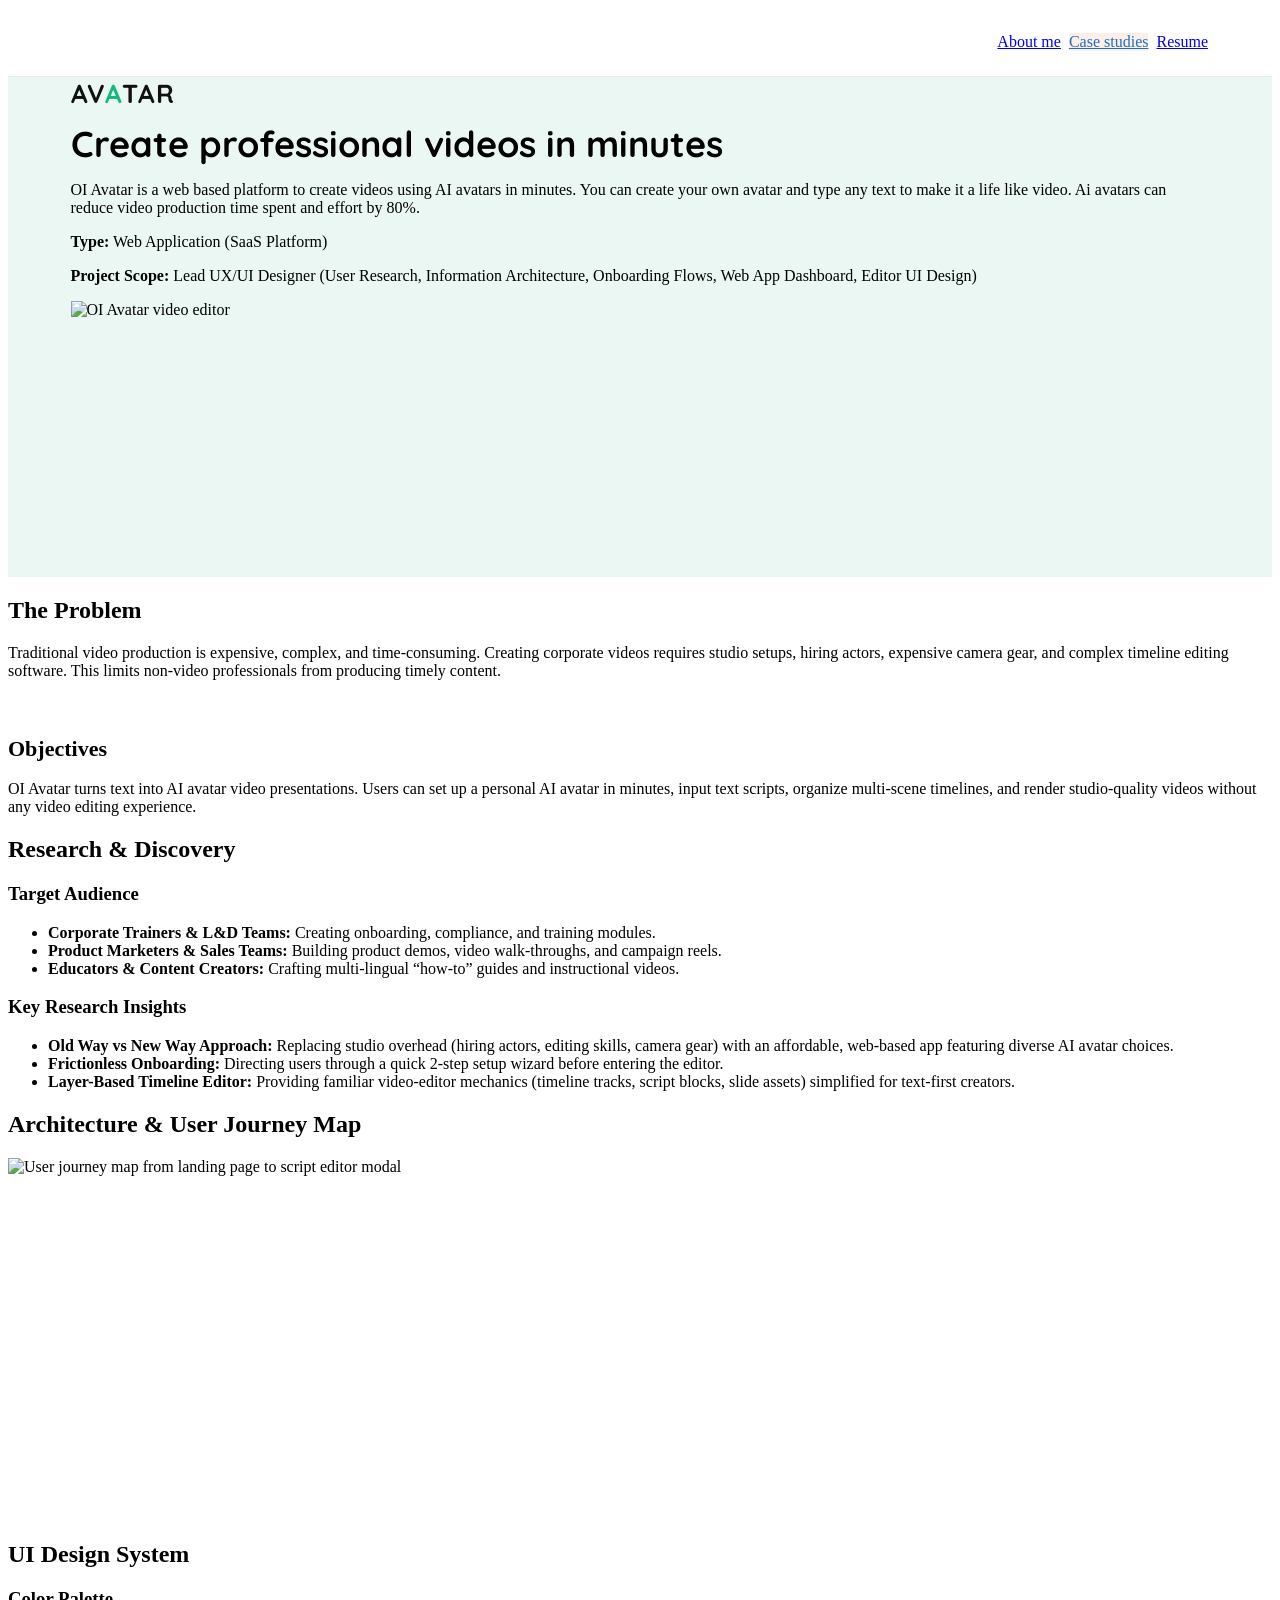
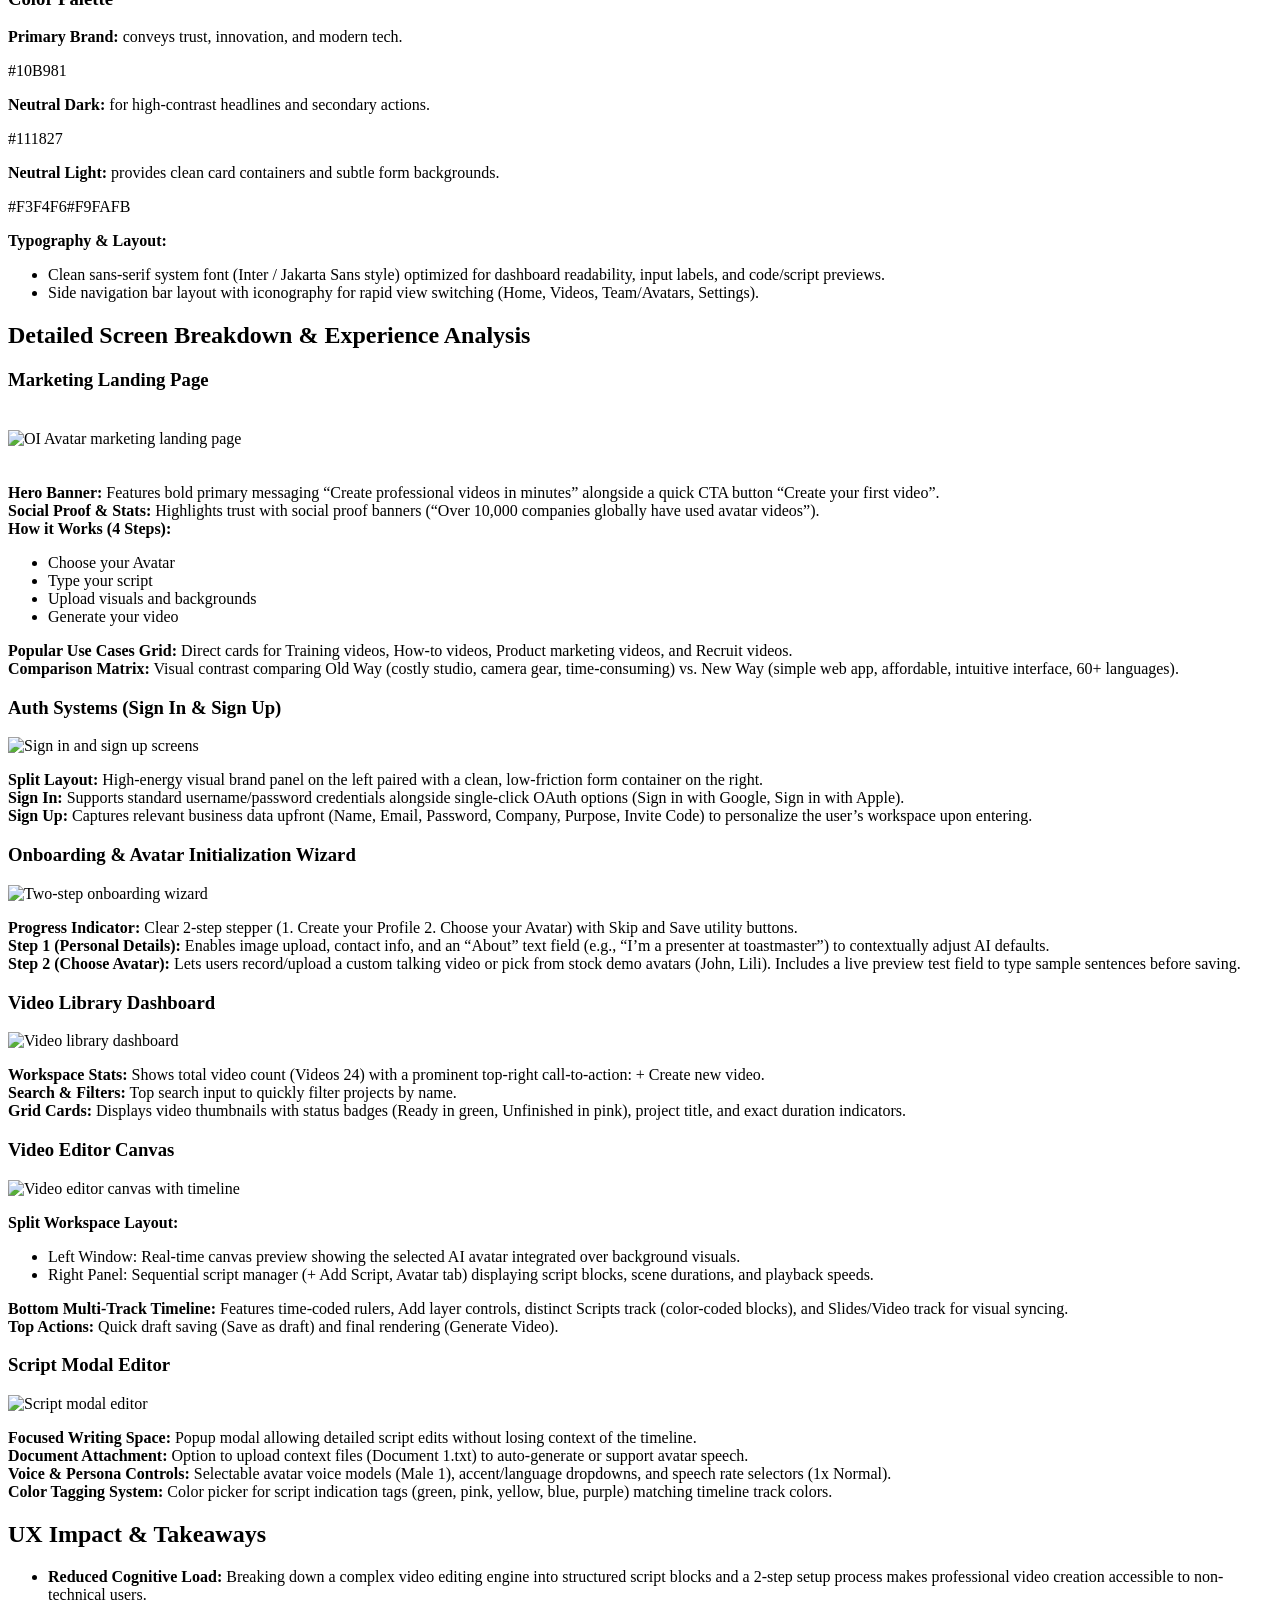
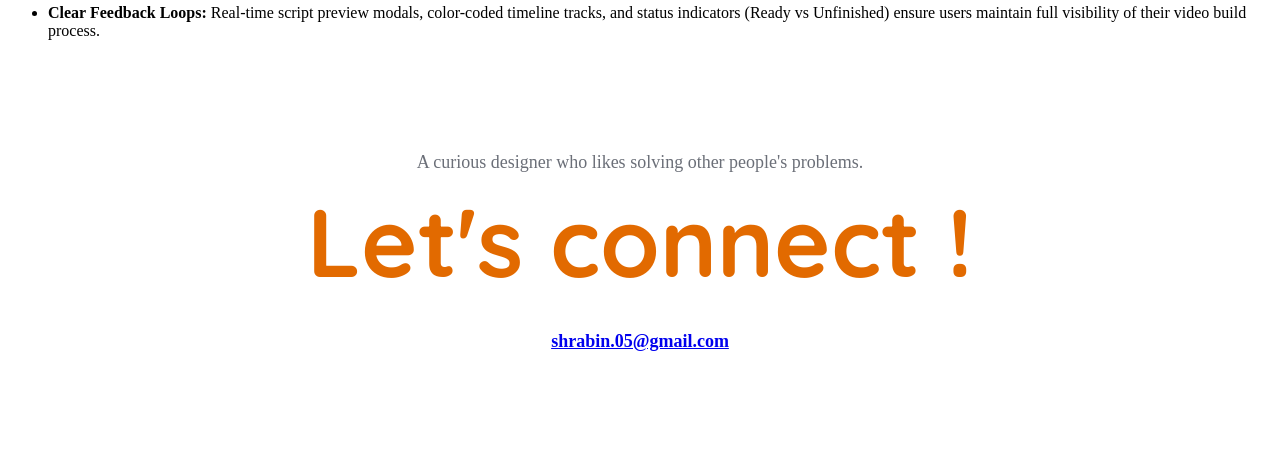
==== oi-avatar.html @ aa2bca48 "Site updates" ====
<!doctype html>
<html lang="en">
<head>
<meta charset="utf-8">
<meta name="viewport" content="width=device-width, initial-scale=1, viewport-fit=cover">
<title>OI Avatar – Case Study</title>
<meta name="description" content="Shrabin – UI/UX designer portfolio: case studies and graphic work.">
<link rel="preconnect" href="https://fonts.googleapis.com">
<link href="https://fonts.googleapis.com/css2?family=Quicksand:wght@500;600;700&amp;family=Manrope:wght@400;500;600;700&amp;display=swap" rel="stylesheet">
<link rel="stylesheet" href="css/case-study.css">
</head>
<body>
<div style="width:100%;background:#fff">
  <header style="position:sticky;top:0;z-index:5;background:#fff;border-bottom:1px solid #ececec;display:flex;align-items:center;justify-content:space-between;padding:12px 5vw;flex-wrap:wrap;gap:8px">
    <a href="index.html" aria-label="Back to portfolio home" style="display:flex;align-items:center;min-height:44px"><img src="images/logo.png" alt="" style="height:44px;width:auto;display:block"></a>
    <nav class="nav" aria-label="Main" style="display:flex;gap:8px">
      <a href="index.html">About me</a>
      <a href="index.html" style="background:#FCEEE8;color:#1F6FBF">Case studies</a>
      <a href="resume.html">Resume</a>
    </nav>
  </header>
<section style="background: #EAF7F3; height: 500px"><div class="hero" style="max-width: 1200px; margin: 0 auto; height: 432px; padding-top: 0px; padding-left: 0vw; padding-bottom: 0px; width: 1139px"><div><div style="font-family:'Quicksand',sans-serif;font-weight:700;font-size:26px;letter-spacing:.04em;margin-bottom:12px"><span style="color:#111">AV</span><span style="color:#10B981">A</span><span style="color:#111">TAR</span></div><h1 style="font-family:'Quicksand',sans-serif;font-weight:700;font-size:36px;line-height:1.2;margin:0 0 16px">Create professional videos in minutes</h1><p><span></span><span></span><span style="white-space: pre-wrap">OI Avatar is a web based platform to create videos using AI avatars in minutes. You can create your own avatar and type any text to make it a life like video. Ai avatars can reduce video production time spent and effort by 80%.</span></p><p class="meta"><b>Type:</b> Web Application (SaaS Platform)</p><p class="meta"><b>Project Scope:</b> Lead UX/UI Designer (User Research, Information Architecture, Onboarding Flows, Web App Dashboard, Editor UI Design)</p></div><div style="width: 562px; height: 522px"><img class="img" src="images/avatar-hero.jpg" alt="OI Avatar video editor" style="margin:0"></div></div></section><div class="w"><div class="call"><h2>The Problem</h2><p>Traditional video production is expensive, complex, and time-consuming. Creating corporate videos requires studio setups, hiring actors, expensive camera gear, and complex timeline editing software. This limits non-video professionals from producing timely content.</p></div></div><div class="w c"><h2 class="s" style="font-size:22px;margin-top:56px">Objectives</h2><p>OI Avatar turns text into AI avatar video presentations. Users can set up a personal AI avatar in minutes, input text scripts, organize multi-scene timelines, and render studio-quality videos without any video editing experience.</p></div><div class="w"><h2 class="s">Research &amp; Discovery</h2><h3 class="s" style="margin-top:0">Target Audience</h3><ul><li><b>Corporate Trainers &amp; L&amp;D Teams:</b> Creating onboarding, compliance, and training modules.</li><li><b>Product Marketers &amp; Sales Teams:</b> Building product demos, video walk-throughs, and campaign reels.</li><li><b>Educators &amp; Content Creators:</b> Crafting multi-lingual “how-to” guides and instructional videos.</li></ul><h3 class="s">Key Research Insights</h3><ul><li><b>Old Way vs New Way Approach:</b> Replacing studio overhead (hiring actors, editing skills, camera gear) with an affordable, web-based app featuring diverse AI avatar choices.</li><li><b>Frictionless Onboarding:</b> Directing users through a quick 2-step setup wizard before entering the editor.</li><li><b>Layer-Based Timeline Editor:</b> Providing familiar video-editor mechanics (timeline tracks, script blocks, slide assets) simplified for text-first creators.</li></ul></div><div class="band" style="height: 410px"><div class="w"><h2 class="s">Architecture &amp; User Journey Map</h2><img class="img" src="images/avatar-journey.jpg" alt="User journey map from landing page to script editor modal" style="margin:0"></div></div><div class="w"><h2 class="s">UI Design System</h2><h3 class="s" style="margin-top:0">Color Palette</h3><p><b>Primary Brand:</b> conveys trust, innovation, and modern tech.</p><div class="sw"><span><i style="background:#10B981"></i>#10B981</span></div><p><b>Neutral Dark:</b> for high-contrast headlines and secondary actions.</p><div class="sw"><span><i style="background:#111827"></i>#111827</span></div><p><b>Neutral Light:</b> provides clean card containers and subtle form backgrounds.</p><div class="sw"><span><i style="background:#F3F4F6"></i>#F3F4F6</span><span><i style="background:#F9FAFB"></i>#F9FAFB</span></div><p><b>Typography &amp; Layout:</b></p><ul><li>Clean sans-serif system font (Inter / Jakarta Sans style) optimized for dashboard readability, input labels, and code/script previews.</li><li>Side navigation bar layout with iconography for rapid view switching (Home, Videos, Team/Avatars, Settings).</li></ul></div><div class="w"><h2 class="s">Detailed Screen Breakdown &amp; Experience Analysis</h2><h3 class="s" style="margin-top:0">Marketing Landing Page</h3><img class="img" src="images/avatar-landing.jpg" alt="OI Avatar marketing landing page" style="max-width: 420px; margin: 20px auto; width: 353px; height: 1011px"><p><b>Hero Banner:</b> Features bold primary messaging “Create professional videos in minutes” alongside a quick CTA button “Create your first video”.<br><b>Social Proof &amp; Stats:</b> Highlights trust with social proof banners (“Over 10,000 companies globally have used avatar videos”).<br><b>How it Works (4 Steps):</b></p><ul><li>Choose your Avatar</li><li>Type your script</li><li>Upload visuals and backgrounds</li><li>Generate your video</li></ul><p><b>Popular Use Cases Grid:</b> Direct cards for Training videos, How-to videos, Product marketing videos, and Recruit videos.<br><b>Comparison Matrix:</b> Visual contrast comparing Old Way (costly studio, camera gear, time-consuming) vs. New Way (simple web app, affordable, intuitive interface, 60+ languages).</p><h3 class="s">Auth Systems (Sign In &amp; Sign Up)</h3><img class="img" src="images/avatar-auth.jpg" alt="Sign in and sign up screens"><p><b>Split Layout:</b> High-energy visual brand panel on the left paired with a clean, low-friction form container on the right.<br><b>Sign In:</b> Supports standard username/password credentials alongside single-click OAuth options (Sign in with Google, Sign in with Apple).<br><b>Sign Up:</b> Captures relevant business data upfront (Name, Email, Password, Company, Purpose, Invite Code) to personalize the user’s workspace upon entering.</p><h3 class="s">Onboarding &amp; Avatar Initialization Wizard</h3><img class="img" src="images/avatar-onboarding.jpg" alt="Two-step onboarding wizard"><p><b>Progress Indicator:</b> Clear 2-step stepper (1. Create your Profile 2. Choose your Avatar) with Skip and Save utility buttons.<br><b>Step 1 (Personal Details):</b> Enables image upload, contact info, and an “About” text field (e.g., “I’m a presenter at toastmaster”) to contextually adjust AI defaults.<br><b>Step 2 (Choose Avatar):</b> Lets users record/upload a custom talking video or pick from stock demo avatars (John, Lili). Includes a live preview test field to type sample sentences before saving.</p><h3 class="s">Video Library Dashboard</h3><img class="img" src="images/avatar-library.jpg" alt="Video library dashboard"><p><b>Workspace Stats:</b> Shows total video count (Videos 24) with a prominent top-right call-to-action: + Create new video.<br><b>Search &amp; Filters:</b> Top search input to quickly filter projects by name.<br><b>Grid Cards:</b> Displays video thumbnails with status badges (Ready in green, Unfinished in pink), project title, and exact duration indicators.</p><h3 class="s">Video Editor Canvas</h3><img class="img" src="images/avatar-editor.jpg" alt="Video editor canvas with timeline"><p><b>Split Workspace Layout:</b></p><ul><li>Left Window: Real-time canvas preview showing the selected AI avatar integrated over background visuals.</li><li>Right Panel: Sequential script manager (+ Add Script, Avatar tab) displaying script blocks, scene durations, and playback speeds.</li></ul><p><b>Bottom Multi-Track Timeline:</b> Features time-coded rulers, Add layer controls, distinct Scripts track (color-coded blocks), and Slides/Video track for visual syncing.<br><b>Top Actions:</b> Quick draft saving (Save as draft) and final rendering (Generate Video).</p><h3 class="s">Script Modal Editor</h3><img class="img" src="images/avatar-script-modal.jpg" alt="Script modal editor"><p><b>Focused Writing Space:</b> Popup modal allowing detailed script edits without losing context of the timeline.<br><b>Document Attachment:</b> Option to upload context files (Document 1.txt) to auto-generate or support avatar speech.<br><b>Voice &amp; Persona Controls:</b> Selectable avatar voice models (Male 1), accent/language dropdowns, and speech rate selectors (1x Normal).<br><b>Color Tagging System:</b> Color picker for script indication tags (green, pink, yellow, blue, purple) matching timeline track colors.</p></div><div class="w"><h2 class="s">UX Impact &amp; Takeaways</h2><ul><li><b>Reduced Cognitive Load:</b> Breaking down a complex video editing engine into structured script blocks and a 2-step setup process makes professional video creation accessible to non-technical users.</li><li><b>Clear Feedback Loops:</b> Real-time script preview modals, color-coded timeline tracks, and status indicators (Ready vs Unfinished) ensure users maintain full visibility of their video build process.</li></ul></div>
  <footer style="text-align:center;padding:96px 5vw 96px">
    <p style="font-size:18px;color:#6b6f78;margin:0 0 16px">A curious designer who likes solving other people's problems.</p>
    <h2 style="font-family:'Quicksand',sans-serif;font-weight:700;font-size:clamp(48px,9vw,96px);color:#E26A00;margin:0 0 24px;line-height:1.1">Let's connect !</h2>
    <a href="mailto:shrabin.05@gmail.com" style="font-weight:600;font-size:18px;display:inline-block;padding:12px;min-height:44px;box-sizing:border-box">shrabin.05@gmail.com</a>
  </footer>
</div>
</body>
</html>
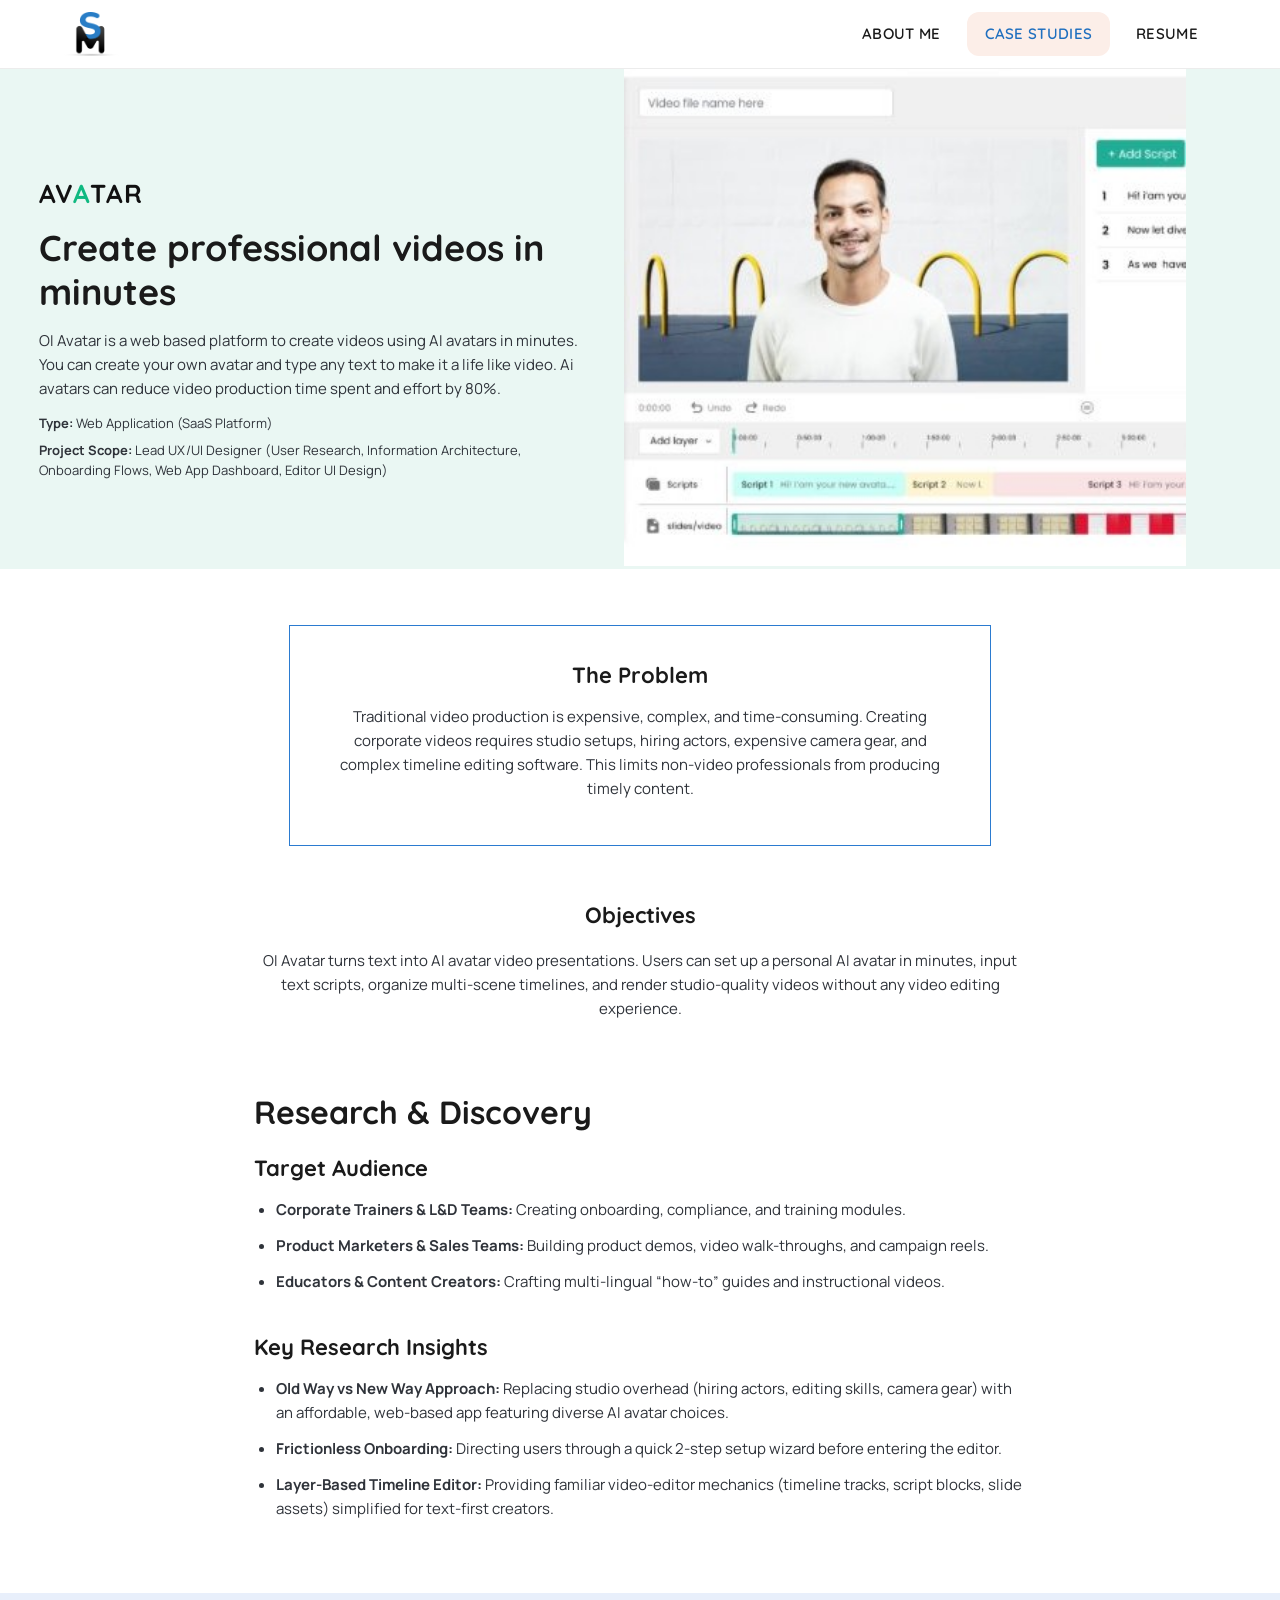
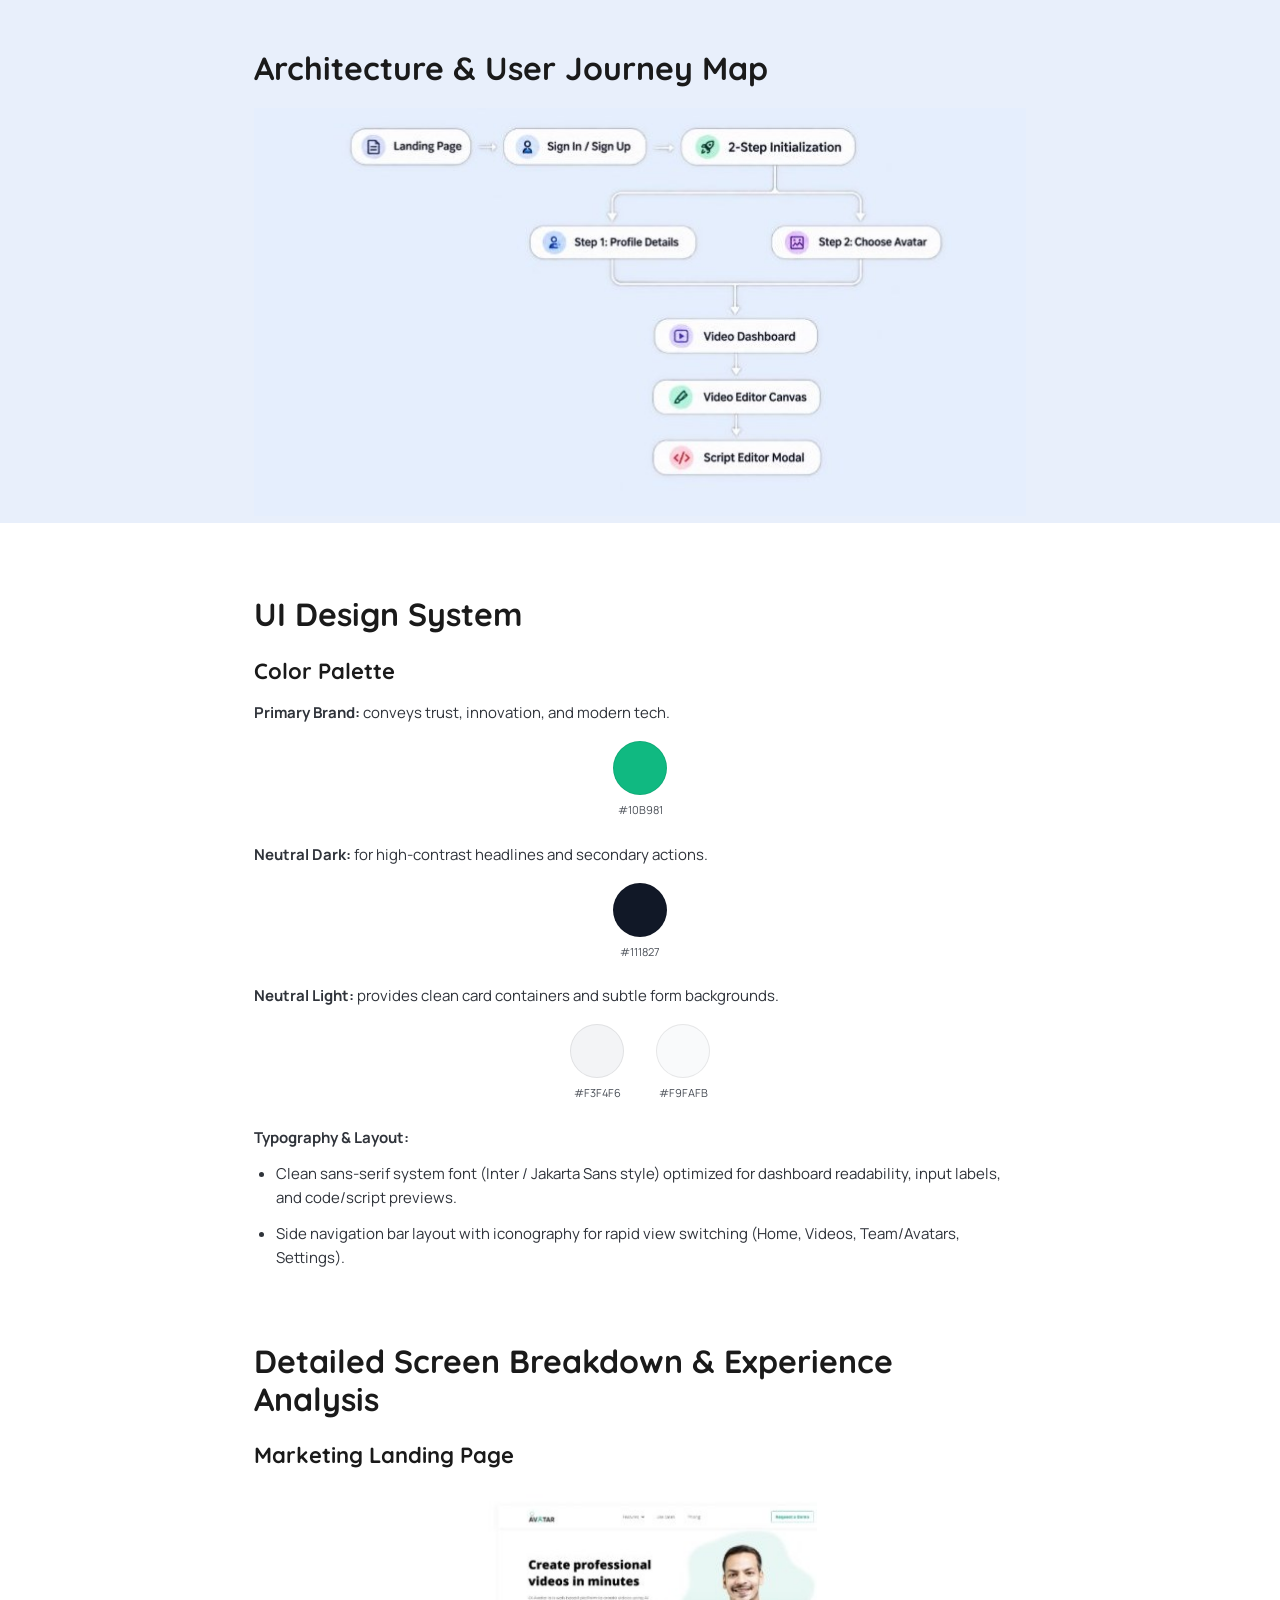
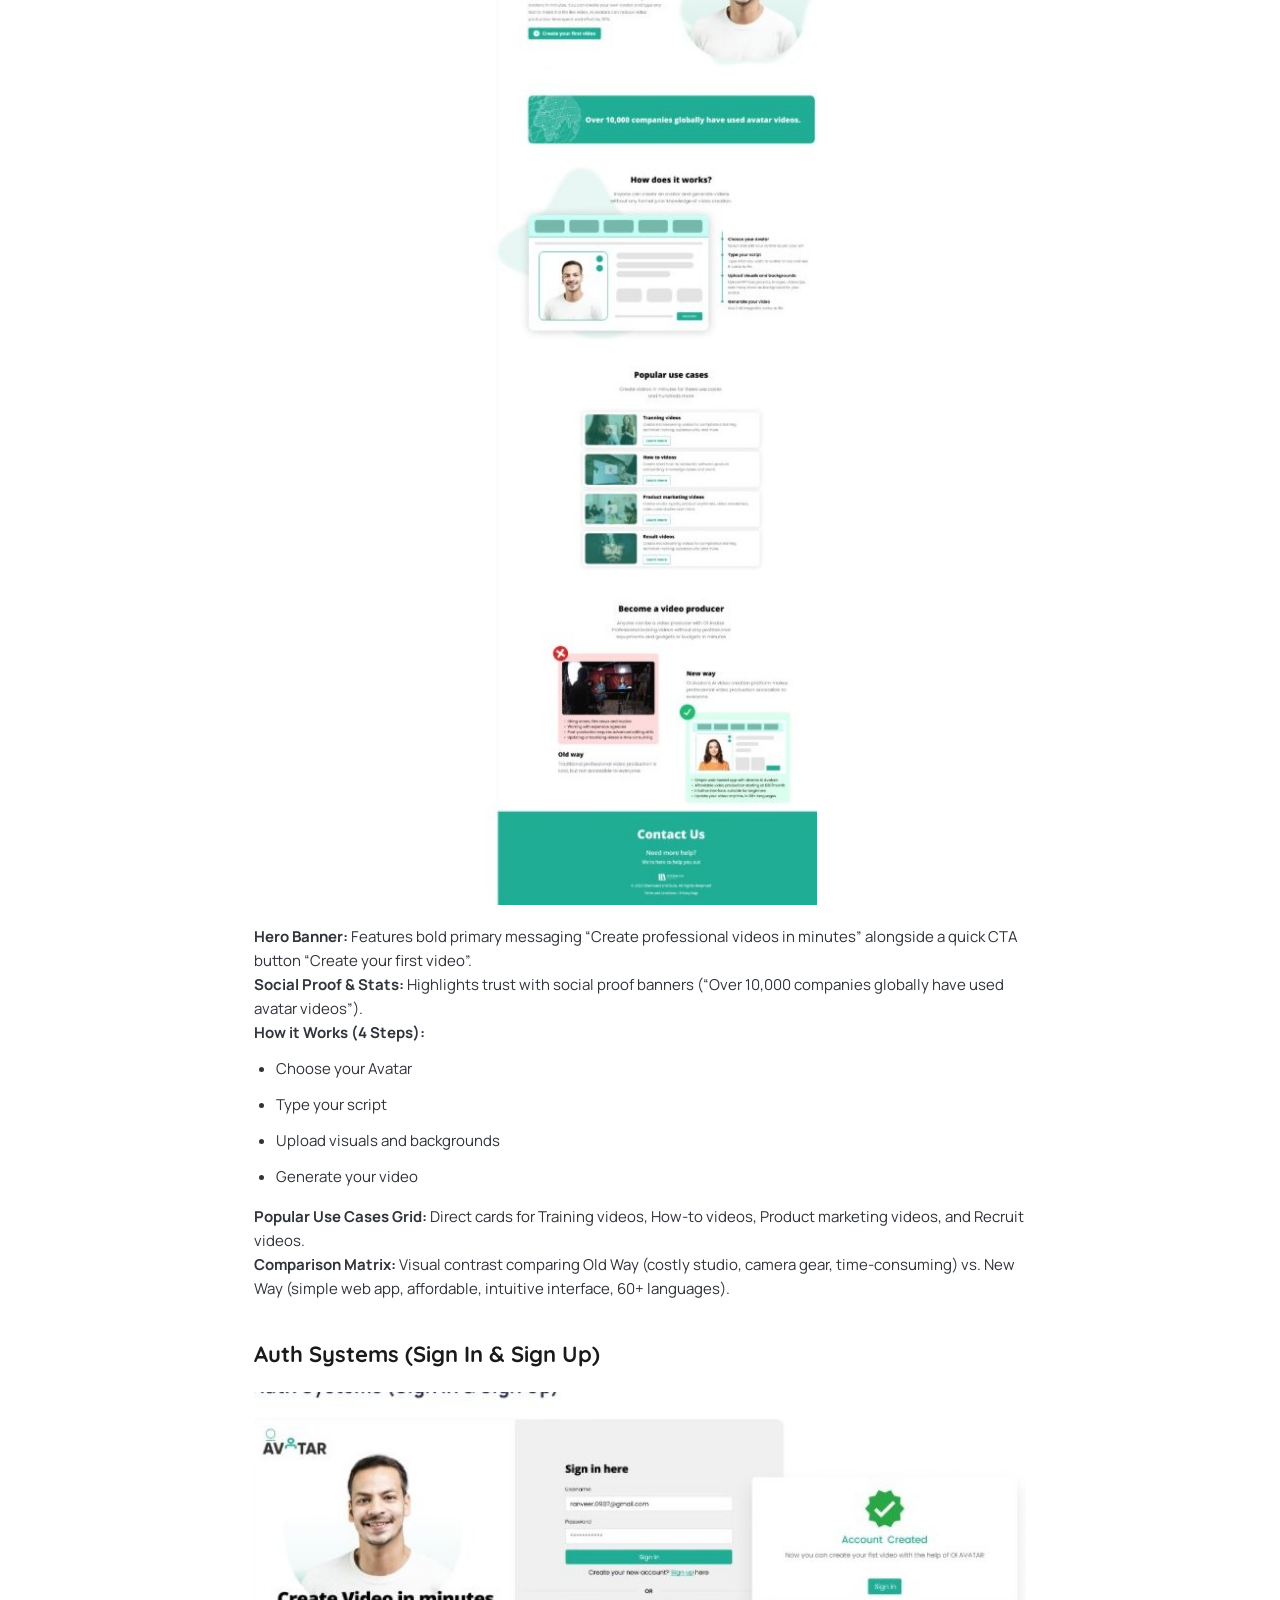
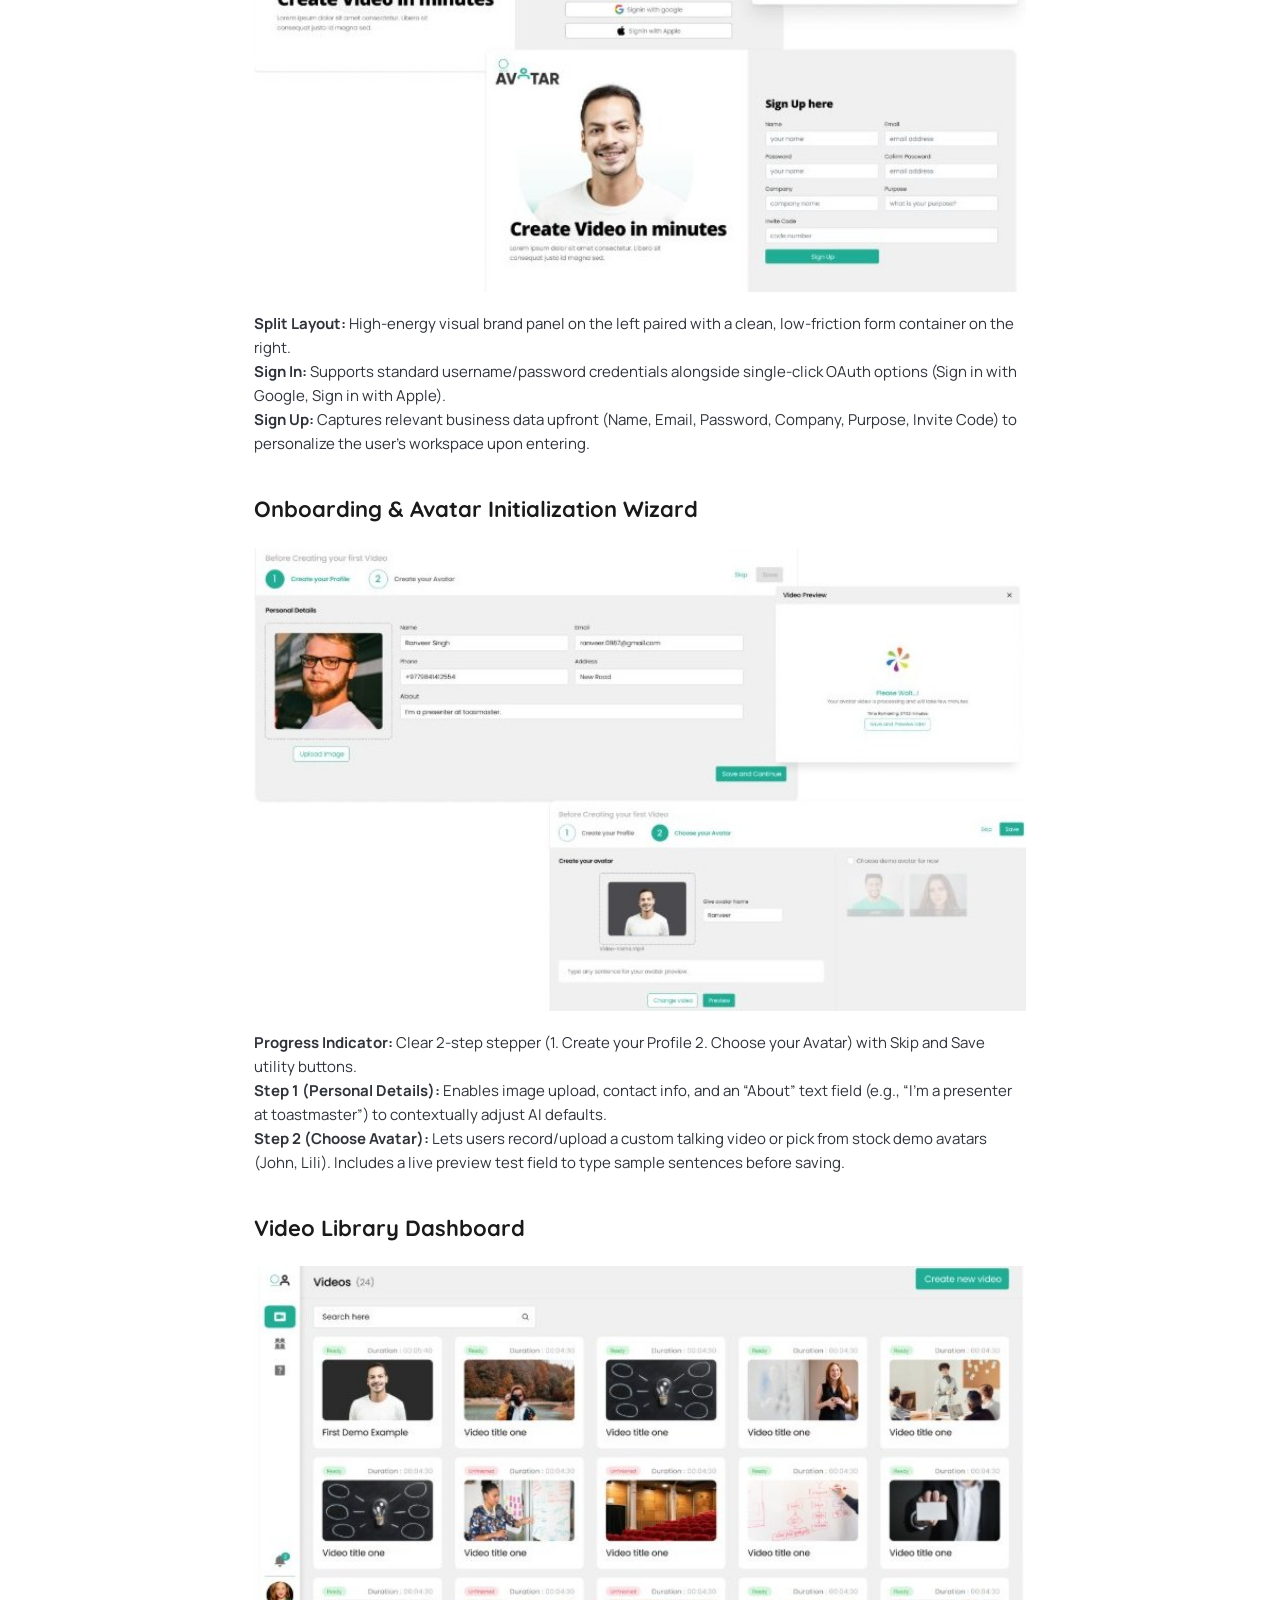
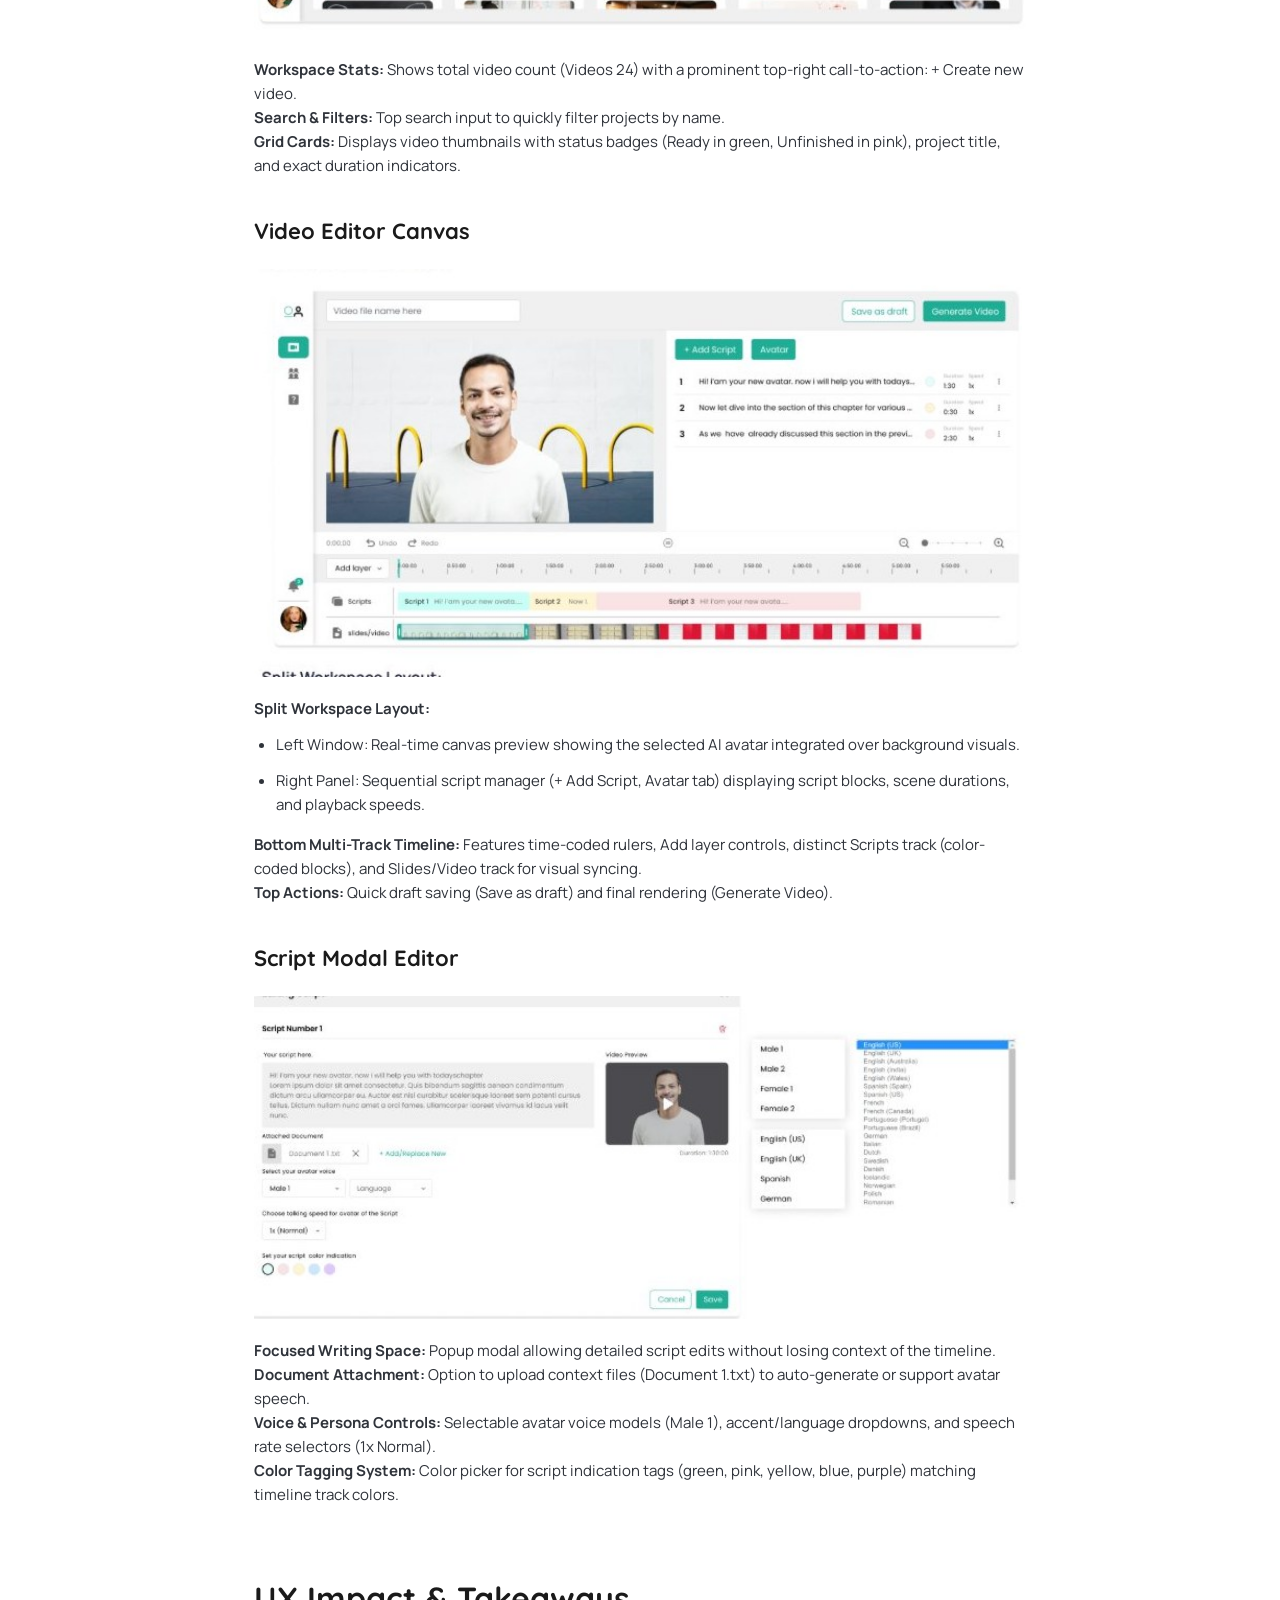
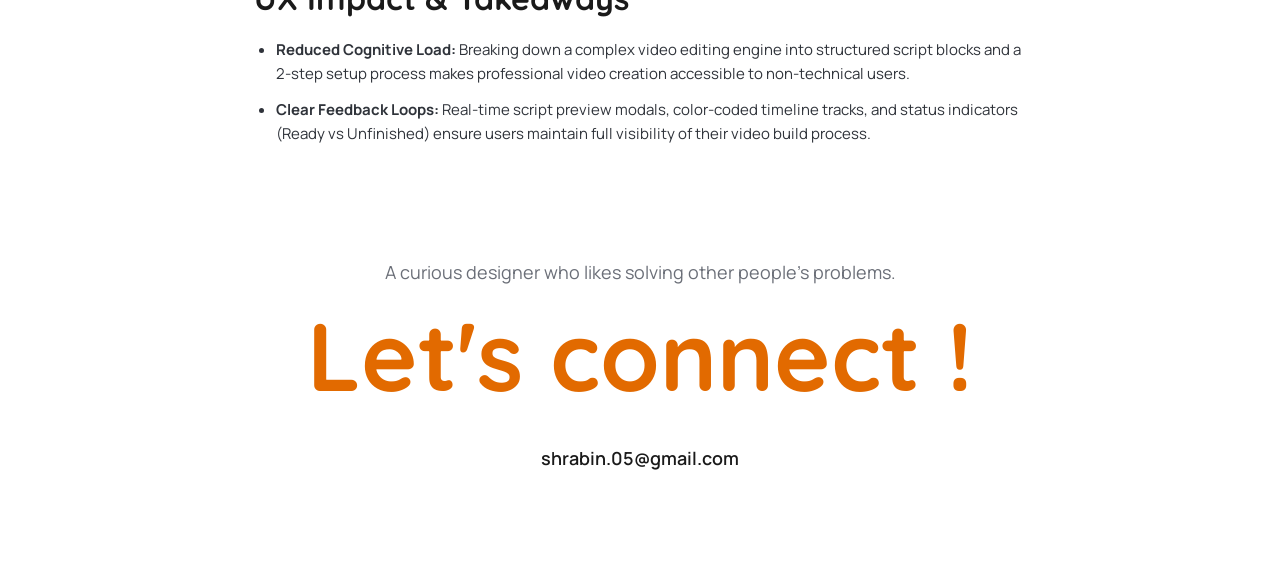
==== commit 7269f8ee: "Update oi-avatar.html" ====
--- a/oi-avatar.html
+++ b/oi-avatar.html
@@ -7,19 +7,19 @@
 <meta name="description" content="Shrabin – UI/UX designer portfolio: case studies and graphic work.">
 <link rel="preconnect" href="https://fonts.googleapis.com">
 <link href="https://fonts.googleapis.com/css2?family=Quicksand:wght@500;600;700&amp;family=Manrope:wght@400;500;600;700&amp;display=swap" rel="stylesheet">
-<link rel="stylesheet" href="css/case-study.css">
+<link rel="stylesheet" href="styles/case-study.css">
 </head>
 <body>
 <div style="width:100%;background:#fff">
   <header style="position:sticky;top:0;z-index:5;background:#fff;border-bottom:1px solid #ececec;display:flex;align-items:center;justify-content:space-between;padding:12px 5vw;flex-wrap:wrap;gap:8px">
-    <a href="index.html" aria-label="Back to portfolio home" style="display:flex;align-items:center;min-height:44px"><img src="images/logo.png" alt="" style="height:44px;width:auto;display:block"></a>
+    <a href="index.html" aria-label="Back to portfolio home" style="display:flex;align-items:center;min-height:44px"><img src="assets/images/logo.png" alt="" style="height:44px;width:auto;display:block"></a>
     <nav class="nav" aria-label="Main" style="display:flex;gap:8px">
       <a href="index.html">About me</a>
       <a href="index.html" style="background:#FCEEE8;color:#1F6FBF">Case studies</a>
       <a href="resume.html">Resume</a>
     </nav>
   </header>
-<section style="background: #EAF7F3; height: 500px"><div class="hero" style="max-width: 1200px; margin: 0 auto; height: 432px; padding-top: 0px; padding-left: 0vw; padding-bottom: 0px; width: 1139px"><div><div style="font-family:'Quicksand',sans-serif;font-weight:700;font-size:26px;letter-spacing:.04em;margin-bottom:12px"><span style="color:#111">AV</span><span style="color:#10B981">A</span><span style="color:#111">TAR</span></div><h1 style="font-family:'Quicksand',sans-serif;font-weight:700;font-size:36px;line-height:1.2;margin:0 0 16px">Create professional videos in minutes</h1><p><span></span><span></span><span style="white-space: pre-wrap">OI Avatar is a web based platform to create videos using AI avatars in minutes. You can create your own avatar and type any text to make it a life like video. Ai avatars can reduce video production time spent and effort by 80%.</span></p><p class="meta"><b>Type:</b> Web Application (SaaS Platform)</p><p class="meta"><b>Project Scope:</b> Lead UX/UI Designer (User Research, Information Architecture, Onboarding Flows, Web App Dashboard, Editor UI Design)</p></div><div style="width: 562px; height: 522px"><img class="img" src="images/avatar-hero.jpg" alt="OI Avatar video editor" style="margin:0"></div></div></section><div class="w"><div class="call"><h2>The Problem</h2><p>Traditional video production is expensive, complex, and time-consuming. Creating corporate videos requires studio setups, hiring actors, expensive camera gear, and complex timeline editing software. This limits non-video professionals from producing timely content.</p></div></div><div class="w c"><h2 class="s" style="font-size:22px;margin-top:56px">Objectives</h2><p>OI Avatar turns text into AI avatar video presentations. Users can set up a personal AI avatar in minutes, input text scripts, organize multi-scene timelines, and render studio-quality videos without any video editing experience.</p></div><div class="w"><h2 class="s">Research &amp; Discovery</h2><h3 class="s" style="margin-top:0">Target Audience</h3><ul><li><b>Corporate Trainers &amp; L&amp;D Teams:</b> Creating onboarding, compliance, and training modules.</li><li><b>Product Marketers &amp; Sales Teams:</b> Building product demos, video walk-throughs, and campaign reels.</li><li><b>Educators &amp; Content Creators:</b> Crafting multi-lingual “how-to” guides and instructional videos.</li></ul><h3 class="s">Key Research Insights</h3><ul><li><b>Old Way vs New Way Approach:</b> Replacing studio overhead (hiring actors, editing skills, camera gear) with an affordable, web-based app featuring diverse AI avatar choices.</li><li><b>Frictionless Onboarding:</b> Directing users through a quick 2-step setup wizard before entering the editor.</li><li><b>Layer-Based Timeline Editor:</b> Providing familiar video-editor mechanics (timeline tracks, script blocks, slide assets) simplified for text-first creators.</li></ul></div><div class="band" style="height: 410px"><div class="w"><h2 class="s">Architecture &amp; User Journey Map</h2><img class="img" src="images/avatar-journey.jpg" alt="User journey map from landing page to script editor modal" style="margin:0"></div></div><div class="w"><h2 class="s">UI Design System</h2><h3 class="s" style="margin-top:0">Color Palette</h3><p><b>Primary Brand:</b> conveys trust, innovation, and modern tech.</p><div class="sw"><span><i style="background:#10B981"></i>#10B981</span></div><p><b>Neutral Dark:</b> for high-contrast headlines and secondary actions.</p><div class="sw"><span><i style="background:#111827"></i>#111827</span></div><p><b>Neutral Light:</b> provides clean card containers and subtle form backgrounds.</p><div class="sw"><span><i style="background:#F3F4F6"></i>#F3F4F6</span><span><i style="background:#F9FAFB"></i>#F9FAFB</span></div><p><b>Typography &amp; Layout:</b></p><ul><li>Clean sans-serif system font (Inter / Jakarta Sans style) optimized for dashboard readability, input labels, and code/script previews.</li><li>Side navigation bar layout with iconography for rapid view switching (Home, Videos, Team/Avatars, Settings).</li></ul></div><div class="w"><h2 class="s">Detailed Screen Breakdown &amp; Experience Analysis</h2><h3 class="s" style="margin-top:0">Marketing Landing Page</h3><img class="img" src="images/avatar-landing.jpg" alt="OI Avatar marketing landing page" style="max-width: 420px; margin: 20px auto; width: 353px; height: 1011px"><p><b>Hero Banner:</b> Features bold primary messaging “Create professional videos in minutes” alongside a quick CTA button “Create your first video”.<br><b>Social Proof &amp; Stats:</b> Highlights trust with social proof banners (“Over 10,000 companies globally have used avatar videos”).<br><b>How it Works (4 Steps):</b></p><ul><li>Choose your Avatar</li><li>Type your script</li><li>Upload visuals and backgrounds</li><li>Generate your video</li></ul><p><b>Popular Use Cases Grid:</b> Direct cards for Training videos, How-to videos, Product marketing videos, and Recruit videos.<br><b>Comparison Matrix:</b> Visual contrast comparing Old Way (costly studio, camera gear, time-consuming) vs. New Way (simple web app, affordable, intuitive interface, 60+ languages).</p><h3 class="s">Auth Systems (Sign In &amp; Sign Up)</h3><img class="img" src="images/avatar-auth.jpg" alt="Sign in and sign up screens"><p><b>Split Layout:</b> High-energy visual brand panel on the left paired with a clean, low-friction form container on the right.<br><b>Sign In:</b> Supports standard username/password credentials alongside single-click OAuth options (Sign in with Google, Sign in with Apple).<br><b>Sign Up:</b> Captures relevant business data upfront (Name, Email, Password, Company, Purpose, Invite Code) to personalize the user’s workspace upon entering.</p><h3 class="s">Onboarding &amp; Avatar Initialization Wizard</h3><img class="img" src="images/avatar-onboarding.jpg" alt="Two-step onboarding wizard"><p><b>Progress Indicator:</b> Clear 2-step stepper (1. Create your Profile 2. Choose your Avatar) with Skip and Save utility buttons.<br><b>Step 1 (Personal Details):</b> Enables image upload, contact info, and an “About” text field (e.g., “I’m a presenter at toastmaster”) to contextually adjust AI defaults.<br><b>Step 2 (Choose Avatar):</b> Lets users record/upload a custom talking video or pick from stock demo avatars (John, Lili). Includes a live preview test field to type sample sentences before saving.</p><h3 class="s">Video Library Dashboard</h3><img class="img" src="images/avatar-library.jpg" alt="Video library dashboard"><p><b>Workspace Stats:</b> Shows total video count (Videos 24) with a prominent top-right call-to-action: + Create new video.<br><b>Search &amp; Filters:</b> Top search input to quickly filter projects by name.<br><b>Grid Cards:</b> Displays video thumbnails with status badges (Ready in green, Unfinished in pink), project title, and exact duration indicators.</p><h3 class="s">Video Editor Canvas</h3><img class="img" src="images/avatar-editor.jpg" alt="Video editor canvas with timeline"><p><b>Split Workspace Layout:</b></p><ul><li>Left Window: Real-time canvas preview showing the selected AI avatar integrated over background visuals.</li><li>Right Panel: Sequential script manager (+ Add Script, Avatar tab) displaying script blocks, scene durations, and playback speeds.</li></ul><p><b>Bottom Multi-Track Timeline:</b> Features time-coded rulers, Add layer controls, distinct Scripts track (color-coded blocks), and Slides/Video track for visual syncing.<br><b>Top Actions:</b> Quick draft saving (Save as draft) and final rendering (Generate Video).</p><h3 class="s">Script Modal Editor</h3><img class="img" src="images/avatar-script-modal.jpg" alt="Script modal editor"><p><b>Focused Writing Space:</b> Popup modal allowing detailed script edits without losing context of the timeline.<br><b>Document Attachment:</b> Option to upload context files (Document 1.txt) to auto-generate or support avatar speech.<br><b>Voice &amp; Persona Controls:</b> Selectable avatar voice models (Male 1), accent/language dropdowns, and speech rate selectors (1x Normal).<br><b>Color Tagging System:</b> Color picker for script indication tags (green, pink, yellow, blue, purple) matching timeline track colors.</p></div><div class="w"><h2 class="s">UX Impact &amp; Takeaways</h2><ul><li><b>Reduced Cognitive Load:</b> Breaking down a complex video editing engine into structured script blocks and a 2-step setup process makes professional video creation accessible to non-technical users.</li><li><b>Clear Feedback Loops:</b> Real-time script preview modals, color-coded timeline tracks, and status indicators (Ready vs Unfinished) ensure users maintain full visibility of their video build process.</li></ul></div>
+<section style="background: #EAF7F3; height: 500px"><div class="hero" style="max-width: 1200px; margin: 0 auto; height: 432px; padding-top: 0px; padding-left: 0vw; padding-bottom: 0px; width: 1139px"><div><div style="font-family:'Quicksand',sans-serif;font-weight:700;font-size:26px;letter-spacing:.04em;margin-bottom:12px"><span style="color:#111">AV</span><span style="color:#10B981">A</span><span style="color:#111">TAR</span></div><h1 style="font-family:'Quicksand',sans-serif;font-weight:700;font-size:36px;line-height:1.2;margin:0 0 16px">Create professional videos in minutes</h1><p><span></span><span></span><span style="white-space: pre-wrap">OI Avatar is a web based platform to create videos using AI avatars in minutes. You can create your own avatar and type any text to make it a life like video. Ai avatars can reduce video production time spent and effort by 80%.</span></p><p class="meta"><b>Type:</b> Web Application (SaaS Platform)</p><p class="meta"><b>Project Scope:</b> Lead UX/UI Designer (User Research, Information Architecture, Onboarding Flows, Web App Dashboard, Editor UI Design)</p></div><div style="width: 562px; height: 522px"><img class="img" src="assets/images/avatar-hero.jpg" alt="OI Avatar video editor" style="margin:0"></div></div></section><div class="w"><div class="call"><h2>The Problem</h2><p>Traditional video production is expensive, complex, and time-consuming. Creating corporate videos requires studio setups, hiring actors, expensive camera gear, and complex timeline editing software. This limits non-video professionals from producing timely content.</p></div></div><div class="w c"><h2 class="s" style="font-size:22px;margin-top:56px">Objectives</h2><p>OI Avatar turns text into AI avatar video presentations. Users can set up a personal AI avatar in minutes, input text scripts, organize multi-scene timelines, and render studio-quality videos without any video editing experience.</p></div><div class="w"><h2 class="s">Research &amp; Discovery</h2><h3 class="s" style="margin-top:0">Target Audience</h3><ul><li><b>Corporate Trainers &amp; L&amp;D Teams:</b> Creating onboarding, compliance, and training modules.</li><li><b>Product Marketers &amp; Sales Teams:</b> Building product demos, video walk-throughs, and campaign reels.</li><li><b>Educators &amp; Content Creators:</b> Crafting multi-lingual “how-to” guides and instructional videos.</li></ul><h3 class="s">Key Research Insights</h3><ul><li><b>Old Way vs New Way Approach:</b> Replacing studio overhead (hiring actors, editing skills, camera gear) with an affordable, web-based app featuring diverse AI avatar choices.</li><li><b>Frictionless Onboarding:</b> Directing users through a quick 2-step setup wizard before entering the editor.</li><li><b>Layer-Based Timeline Editor:</b> Providing familiar video-editor mechanics (timeline tracks, script blocks, slide assets) simplified for text-first creators.</li></ul></div><div class="band" style="height: 410px"><div class="w"><h2 class="s">Architecture &amp; User Journey Map</h2><img class="img" src="assets/images/avatar-journey.jpg" alt="User journey map from landing page to script editor modal" style="margin:0"></div></div><div class="w"><h2 class="s">UI Design System</h2><h3 class="s" style="margin-top:0">Color Palette</h3><p><b>Primary Brand:</b> conveys trust, innovation, and modern tech.</p><div class="sw"><span><i style="background:#10B981"></i>#10B981</span></div><p><b>Neutral Dark:</b> for high-contrast headlines and secondary actions.</p><div class="sw"><span><i style="background:#111827"></i>#111827</span></div><p><b>Neutral Light:</b> provides clean card containers and subtle form backgrounds.</p><div class="sw"><span><i style="background:#F3F4F6"></i>#F3F4F6</span><span><i style="background:#F9FAFB"></i>#F9FAFB</span></div><p><b>Typography &amp; Layout:</b></p><ul><li>Clean sans-serif system font (Inter / Jakarta Sans style) optimized for dashboard readability, input labels, and code/script previews.</li><li>Side navigation bar layout with iconography for rapid view switching (Home, Videos, Team/Avatars, Settings).</li></ul></div><div class="w"><h2 class="s">Detailed Screen Breakdown &amp; Experience Analysis</h2><h3 class="s" style="margin-top:0">Marketing Landing Page</h3><img class="img" src="assets/images/avatar-landing.jpg" alt="OI Avatar marketing landing page" style="max-width: 420px; margin: 20px auto; width: 353px; height: 1011px"><p><b>Hero Banner:</b> Features bold primary messaging “Create professional videos in minutes” alongside a quick CTA button “Create your first video”.<br><b>Social Proof &amp; Stats:</b> Highlights trust with social proof banners (“Over 10,000 companies globally have used avatar videos”).<br><b>How it Works (4 Steps):</b></p><ul><li>Choose your Avatar</li><li>Type your script</li><li>Upload visuals and backgrounds</li><li>Generate your video</li></ul><p><b>Popular Use Cases Grid:</b> Direct cards for Training videos, How-to videos, Product marketing videos, and Recruit videos.<br><b>Comparison Matrix:</b> Visual contrast comparing Old Way (costly studio, camera gear, time-consuming) vs. New Way (simple web app, affordable, intuitive interface, 60+ languages).</p><h3 class="s">Auth Systems (Sign In &amp; Sign Up)</h3><img class="img" src="assets/images/avatar-auth.jpg" alt="Sign in and sign up screens"><p><b>Split Layout:</b> High-energy visual brand panel on the left paired with a clean, low-friction form container on the right.<br><b>Sign In:</b> Supports standard username/password credentials alongside single-click OAuth options (Sign in with Google, Sign in with Apple).<br><b>Sign Up:</b> Captures relevant business data upfront (Name, Email, Password, Company, Purpose, Invite Code) to personalize the user’s workspace upon entering.</p><h3 class="s">Onboarding &amp; Avatar Initialization Wizard</h3><img class="img" src="assets/images/avatar-onboarding.jpg" alt="Two-step onboarding wizard"><p><b>Progress Indicator:</b> Clear 2-step stepper (1. Create your Profile 2. Choose your Avatar) with Skip and Save utility buttons.<br><b>Step 1 (Personal Details):</b> Enables image upload, contact info, and an “About” text field (e.g., “I’m a presenter at toastmaster”) to contextually adjust AI defaults.<br><b>Step 2 (Choose Avatar):</b> Lets users record/upload a custom talking video or pick from stock demo avatars (John, Lili). Includes a live preview test field to type sample sentences before saving.</p><h3 class="s">Video Library Dashboard</h3><img class="img" src="assets/images/avatar-library.jpg" alt="Video library dashboard"><p><b>Workspace Stats:</b> Shows total video count (Videos 24) with a prominent top-right call-to-action: + Create new video.<br><b>Search &amp; Filters:</b> Top search input to quickly filter projects by name.<br><b>Grid Cards:</b> Displays video thumbnails with status badges (Ready in green, Unfinished in pink), project title, and exact duration indicators.</p><h3 class="s">Video Editor Canvas</h3><img class="img" src="assets/images/avatar-editor.jpg" alt="Video editor canvas with timeline"><p><b>Split Workspace Layout:</b></p><ul><li>Left Window: Real-time canvas preview showing the selected AI avatar integrated over background visuals.</li><li>Right Panel: Sequential script manager (+ Add Script, Avatar tab) displaying script blocks, scene durations, and playback speeds.</li></ul><p><b>Bottom Multi-Track Timeline:</b> Features time-coded rulers, Add layer controls, distinct Scripts track (color-coded blocks), and Slides/Video track for visual syncing.<br><b>Top Actions:</b> Quick draft saving (Save as draft) and final rendering (Generate Video).</p><h3 class="s">Script Modal Editor</h3><img class="img" src="assets/images/avatar-script-modal.jpg" alt="Script modal editor"><p><b>Focused Writing Space:</b> Popup modal allowing detailed script edits without losing context of the timeline.<br><b>Document Attachment:</b> Option to upload context files (Document 1.txt) to auto-generate or support avatar speech.<br><b>Voice &amp; Persona Controls:</b> Selectable avatar voice models (Male 1), accent/language dropdowns, and speech rate selectors (1x Normal).<br><b>Color Tagging System:</b> Color picker for script indication tags (green, pink, yellow, blue, purple) matching timeline track colors.</p></div><div class="w"><h2 class="s">UX Impact &amp; Takeaways</h2><ul><li><b>Reduced Cognitive Load:</b> Breaking down a complex video editing engine into structured script blocks and a 2-step setup process makes professional video creation accessible to non-technical users.</li><li><b>Clear Feedback Loops:</b> Real-time script preview modals, color-coded timeline tracks, and status indicators (Ready vs Unfinished) ensure users maintain full visibility of their video build process.</li></ul></div>
   <footer style="text-align:center;padding:96px 5vw 96px">
     <p style="font-size:18px;color:#6b6f78;margin:0 0 16px">A curious designer who likes solving other people's problems.</p>
     <h2 style="font-family:'Quicksand',sans-serif;font-weight:700;font-size:clamp(48px,9vw,96px);color:#E26A00;margin:0 0 24px;line-height:1.1">Let's connect !</h2>
--- a/styles/case-study.css
+++ b/styles/case-study.css
@@ -0,0 +1,25 @@
+body{margin:0;font-family:'Manrope',sans-serif;color:#1a1a1a;line-height:1.6}
+a{color:inherit;text-decoration:none}
+.nav a{font-family:'Quicksand',sans-serif;font-weight:600;font-size:15px;letter-spacing:.02em;text-transform:uppercase;padding:10px 18px;border-radius:12px;min-height:44px;box-sizing:border-box;display:flex;align-items:center}
+.nav a:hover{background:#FCEEE8}
+.w{max-width:900px;margin:0 auto;padding:0 5vw;box-sizing:border-box}
+h2.s{font-family:'Quicksand',sans-serif;font-weight:700;font-size:32px;margin:72px 0 20px;line-height:1.2}
+h3.s{font-family:'Quicksand',sans-serif;font-weight:700;font-size:22px;margin:36px 0 12px}
+p,li{font-size:15px;color:#2f333a;margin:0 0 12px}
+ul,ol{padding-left:22px;margin:0 0 16px}
+.c{text-align:center}
+.call{border:1.5px solid #2B7BD0;padding:32px 40px;text-align:center;max-width:620px;margin:56px auto 0;background:#fff}
+.call h2{font-family:'Quicksand',sans-serif;font-size:22px;margin:0 0 12px}
+.band{background:#E8EFFB;padding:56px 0 64px;margin-top:72px}
+.band h2.s{margin-top:0}
+.img{display:block;width:100%;height:auto;margin:20px 0}
+.sw{display:flex;justify-content:center;gap:32px;margin:16px 0 24px;flex-wrap:wrap}
+.sw span{display:flex;flex-direction:column;align-items:center;gap:6px;font-size:11px;color:#4a4f57}
+.sw i{width:52px;height:52px;border-radius:50%;display:block;border:1px solid rgba(0,0,0,.08)}
+.yg{display:grid;grid-template-columns:repeat(auto-fit,minmax(260px,1fr));gap:16px}
+.yg div{background:#FFF08A;padding:20px 22px}
+.yg b{font-family:'Quicksand',sans-serif;font-size:18px;display:block;margin-bottom:8px}
+.yg li{font-size:12.5px;margin-bottom:4px}
+.meta{font-size:13px;margin:0 0 6px}
+.hero{display:grid;grid-template-columns:repeat(auto-fit,minmax(320px,1fr));gap:32px;align-items:center;padding:56px 5vw 40px}
+@media(max-width:700px){.nav a{padding:10px 10px;font-size:13px}h2.s{font-size:26px}.call{padding:24px}}
